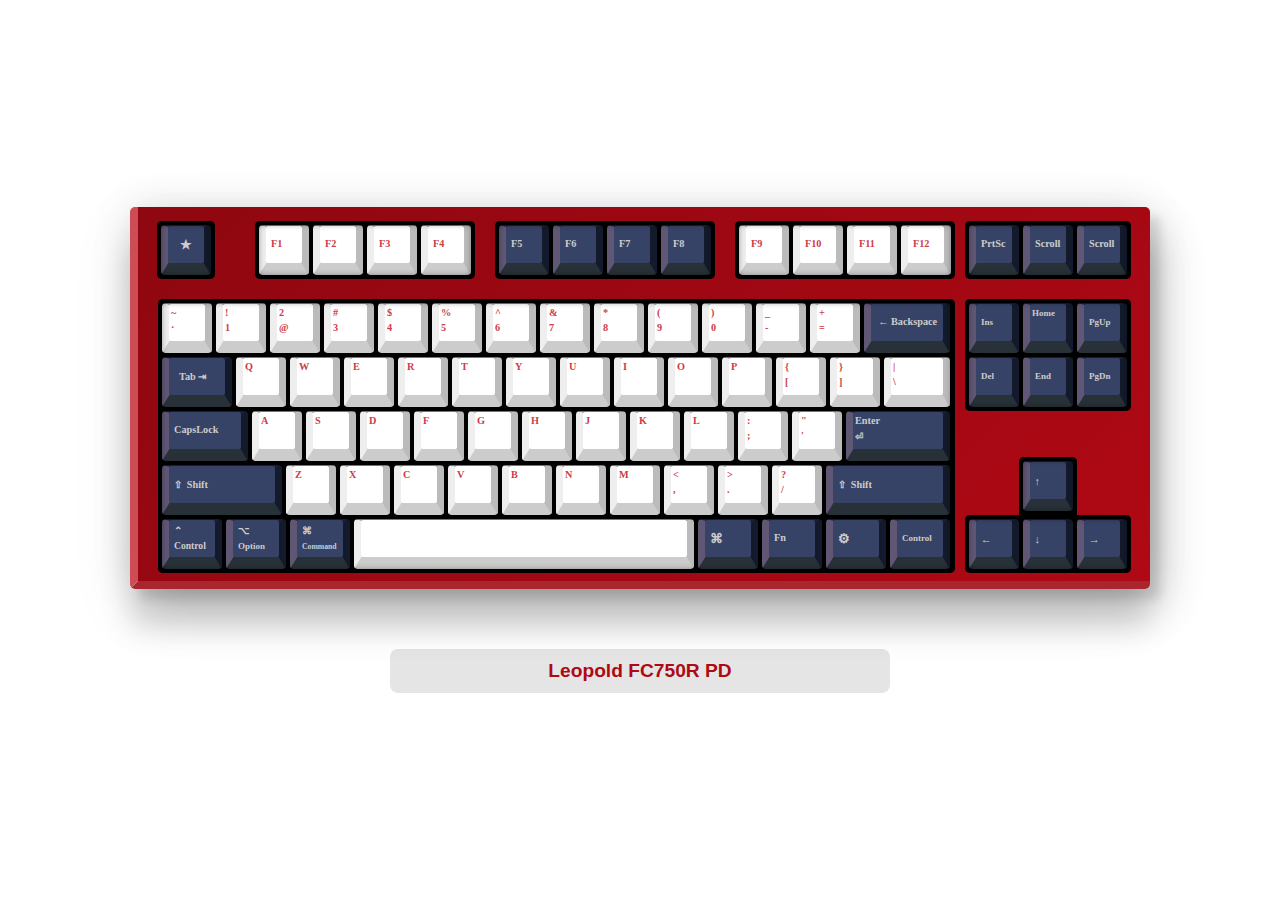
==== leopold-keyboard/index.html @ 3b812a13 "feature(leopold-keyboard): add a new page" ====
<!DOCTYPE html>
<html lang="en">
  <head>
    <meta charset="UTF-8" />
    <meta http-equiv="X-UA-Compatible" content="IE=edge" />
    <meta name="viewport" content="width=device-width, initial-scale=1.0" />
    <title>Leopold-Keyboard</title>

    <link rel="stylesheet" href="./style.css" />
  </head>
  <body>
    <div class="leopold-fc750">
      <header>
        <div class="key-wrapper esc">
          <div class="key normal dark" data-keyCode="27">
            <div class="display center">
              ★
            </div>
          </div>
        </div>
        <div class="key-wrapper f1-to-f4">
          <div class="key normal light" data-keyCode="112">
            <div class="display left-center"><span>F1</span></div>
          </div>
          <div class="key normal light" data-keyCode="113">
            <div class="display left-center"><span>F2</span></div>
          </div>
          <div class="key normal light" data-keyCode="114">
            <div class="display left-center"><span>F3</span></div>
          </div>
          <div class="key normal light" data-keyCode="115">
            <div class="display left-center"><span>F4</span></div>
          </div>
        </div>

        <div class="key-wrapper f5-to-f8">
          <div class="key normal dark" data-keyCode="116">
            <div class="display left-center"><span>F5</span></div>
          </div>
          <div class="key normal dark" data-keyCode="117">
            <div class="display left-center"><span>F6</span></div>
          </div>
          <div class="key normal dark" data-keyCode="118">
            <div class="display left-center"><span>F7</span></div>
          </div>
          <div class="key normal dark" data-keyCode="119">
            <div class="display left-center"><span>F8</span></div>
          </div>
        </div>

        <div class="key-wrapper f9-to-f12">
          <div class="key normal light" data-keyCode="120">
            <div class="display left-center"><span>F9</span></div>
          </div>
          <div class="key normal light" data-keyCode="121">
            <div class="display left-center"><span>F10</span></div>
          </div>
          <div class="key normal light" data-keyCode="122">
            <div class="display left-center"><span>F11</span></div>
          </div>
          <div class="key normal light" data-keyCode="123">
            <div class="display left-center"><span>F12</span></div>
          </div>
        </div>

        <div class="key-wrapper function-panel">
          <div class="key normal dark">
            <div class="display left-center">
              <span>PrtSc</span>
            </div>
          </div>
          <div class="key normal dark">
            <div class="display left-center">
              <span>Scroll</span>
            </div>
          </div>
          <div class="key normal dark">
            <div class="display left-center">
              <span>Scroll</span>
            </div>
          </div>
        </div>
      </header>

      <main>
        <div class="key-wrapper main">
          <!-- row-1 -->
          <div data-keyCode="192" class="key normal light"><div class="display">
            <span>~</span>
            <span>·</span>
          </div></div>
          <div data-keyCode="49" class="key normal light"><div class="display">
            <span>!</span>
            <span>1</span>
          </div></div>
          <div data-keyCode="50" class="key normal light"><div class="display">
            <span>2</span>
            <span>@</span>
          </div></div>
          <div data-keyCode="51" class="key normal light"><div class="display">
            <span>#</span>
            <span>3</span>
          </div></div>
          <div data-keyCode="52" class="key normal light"><div class="display">
            <span>$</span>
            <span>4</span>
          </div></div>
          <div data-keyCode="53" class="key normal light"><div class="display">
            <span>%</span>
            <span>5</span>
          </div></div>
          <div data-keyCode="54" class="key normal light"><div class="display">
            <span>^</span>
            <span>6</span>
          </div></div>
          <div data-keyCode="55" class="key normal light"><div class="display">
            <span>&</span>
            <span>7</span>
          </div></div>
          <div data-keyCode="56" class="key normal light"><div class="display">
            <span>*</span>
            <span>8</span>
          </div></div>
          <div data-keyCode="57" class="key normal light"><div class="display">
            <span>(</span>
            <span>9</span>
          </div></div>
          <div data-keyCode="48" class="key normal light"><div class="display">
            <span>)</span>
            <span>0</span>
          </div></div>
          <div data-keyCode="189" class="key normal light"><div class="display">
            <span>_</span>
            <span>-</span>
          </div></div>
          <div data-keyCode="187" class="key normal light"><div class="display">
            <span>+</span>
            <span>=</span>
          </div></div>
          <div data-keyCode="8" class="key dark backspace">
            <div class="display center">
              <span style="transform-origin: center;">&nbsp;←&nbsp;Backspace</span>
            </div>
          </div>

          <!-- row-2 -->
          <div data-keyCode="9" class="key dark tab">
            <div class="display center">
              <span>
                <span>Tab</span>
                <span>⇥</span>
              </span>
            </div>
          </div>
          <div data-keyCode="81" class="key normal light"><div class="display">
            <span>Q</span>
          </div></div>
          <div data-keyCode="87" class="key normal light"><div class="display">
            <span>W</span>
          </div></div>
          <div data-keyCode="69" class="key normal light"><div class="display">
            <span>E</span>
          </div></div>
          <div data-keyCode="82" class="key normal light"><div class="display">
            <span>R</span>
          </div></div>
          <div data-keyCode="84" class="key normal light"><div class="display">
            <span>T</span>
          </div></div>
          <div data-keyCode="89" class="key normal light"><div class="display">
            <span>Y</span>
          </div></div>
          <div data-keyCode="85" class="key normal light"><div class="display">
            <span>U</span>
          </div></div>
          <div data-keyCode="73" class="key normal light"><div class="display">
            <span>I</span>
          </div></div>
          <div data-keyCode="79" class="key normal light"><div class="display">
            <span>O</span>
          </div></div>
          <div data-keyCode="80" class="key normal light"><div class="display">
            <span>P</span>
          </div></div>
          <div data-keyCode="219" class="key normal light"><div class="display">
            <span>{</span>
            <span>[</span>
          </div></div>
          <div data-keyCode="221" class="key normal light"><div class="display">
            <span>}</span>
            <span>]</span>
          </div></div>
          <div data-keyCode="220" class="key light row2-end">
            <div class="display">
              <span>|</span>
              <span>\</span>
            </div>
          </div>

          <!-- row-3 -->
          <div data-keyCode="20" class="key dark caps">
            <div class="display left-center">
              <span>CapsLock</span>
            </div>
          </div>
          <div data-keyCode="65" class="key normal light"><div class="display">
            <span>A</span>
          </div></div>
          <div data-keyCode="83" class="key normal light"><div class="display">
            <span>S</span>
          </div></div>
          <div data-keyCode="68" class="key normal light"><div class="display">
            <span>D</span>
          </div></div>
          <div data-keyCode="70" class="key normal light"><div class="display">
            <span>F</span>
          </div></div>
          <div data-keyCode="71" class="key normal light"><div class="display">
            <span>G</span>
          </div></div>
          <div data-keyCode="72" class="key normal light"><div class="display">
            <span>H</span>
          </div></div>
          <div data-keyCode="74" class="key normal light"><div class="display">
            <span>J</span>
          </div></div>
          <div data-keyCode="75" class="key normal light"><div class="display">
            <span>K</span>
          </div></div>
          <div data-keyCode="76" class="key normal light"><div class="display">
            <span>L</span>
          </div></div>
          <div data-keyCode="186" class="key normal light"><div class="display">
            <span>:</span>
            <span>;</span>
          </div></div>
          <div data-keyCode="222" class="key normal light"><div class="display">
            <span>"</span>
            <span>'</span>
          </div></div>
          <div data-keyCode="13" class="key dark enter">
            <div class="display">
              <span>Enter</span>
              <span>⏎</span>
            </div>
          </div>

          <!-- row-4 -->
          <div data-keyCode="16" class="key dark shift-l">
            <div class="display left-center">
              <span style="display: flex; align-items: center">
                <span style="margin-right: 5px;">⇧</span>
                <span>Shift</span>
              </span>
            </div>
          </div>
          <div data-keyCode="90" class="key normal light"><div class="display">
            <span>Z</span>
          </div></div>
          <div data-keyCode="88" class="key normal light"><div class="display">
            <span>X</span>
          </div></div>
          <div data-keyCode="67" class="key normal light"><div class="display">
            <span>C</span>
          </div></div>
          <div data-keyCode="86" class="key normal light"><div class="display">
            <span>V</span>
          </div></div>
          <div data-keyCode="66" class="key normal light"><div class="display">
            <span>B</span>
          </div></div>
          <div data-keyCode="78" class="key normal light"><div class="display">
            <span>N</span>
          </div></div>
          <div data-keyCode="77" class="key normal light"><div class="display">
            <span>M</span>
          </div></div>
          <div data-keyCode="188" class="key normal light"><div class="display">
            <span>&lt;</span>
            <span>,</span>
          </div></div>
          <div data-keyCode="190" class="key normal light"><div class="display">
            <span>&gt;</span>
            <span>.</span>
          </div></div>
          <div data-keyCode="191" class="key normal light"><div class="display">
            <span>?</span>
            <span>/</span>
          </div></div>
          <div data-keyCode="16" class="key dark shift-r">
            <div class="display left-center">
              <span style="display: flex; align-items: center">
                <span style="margin-right: 5px;">⇧</span>
                <span>Shift</span>
              </span>
            </div>
          </div>

          <!-- row-4 -->
          <div data-keyCode="17" class="key dark wide"><div class="display left-center">
            <span>⌃</span>
            <span style="transform: scale(0.75)">Control</span>
          </div></div>
          <div data-keyCode="18" class="key dark wide"><div class="display left-center">
            <span>⌥</span>
            <span style="transform: scale(0.7)">Option</span>
          </div></div>
          <div data-keyCode="91" class="key dark wide"><div class="display left-center">
            <span>⌘</span>
            <span style="transform: scale(0.6)">Command</span>
          </div></div>
          <div data-keyCode="32" class="key light whitespace"><div class="display"></div></div>
          <div data-keyCode="93" data-keyCode="91" class="key dark wide"><div class="display left-center">
            ⌘
          </div></div>
          <div class="key dark wide"><div class="display left-center">
            <span>Fn</span>
          </div></div>
          <div class="key dark wide"><div class="display left-center">
            ⚙︎
          </div></div>
          <div data-keyCode="17" class="key dark wide"><div class="display left-center">
            <span style="transform: scale(0.7);">Control</span>
          </div></div>
        </div>
        <div class="function-panel">
          <div class="key-wrapper fuc">
            <div class="key normal dark"><div class="display left-center">
              <span>Ins</span>
            </div></div>
            <div class="key normal dark"><div class="display">
              <span>Home</span>
            </div></div>
            <div class="key normal dark"><div class="display left-center">
              <span>PgUp</span>
            </div></div>
            <div class="key normal dark"><div class="display left-center">
              <span>Del</span>
            </div></div>
            <div class="key normal dark"><div class="display left-center">
              <span>End</span>
            </div></div>
            <div class="key normal dark"><div class="display left-center">
              <span>PgDn</span>
            </div></div>
          </div>

          <div class="directions">
            <div class="key-wrapper">
              <div data-keyCode="38" class="key normal dark"><div class="display left-center">
                ↑
              </div></div>
            </div>
            <div class="key-wrapper">
              <div data-keyCode="37" class="key normal dark"><div class="display left-center">
                ←
              </div></div>
              <div data-keyCode="40" class="key normal dark"><div class="display left-center">
                ↓
              </div></div>
              <div data-keyCode="39" class="key normal dark"><div class="display left-center">
                →
              </div></div>
            </div>
          </div>
        </div>
      </main>
    </div>

    <input type="text" />

    <script src="./main.js"></script>
  </body>
</html>
---- leopold-keyboard/style.css ----
html,body{width:100%;height:100%}*{margin:0;padding:0;box-sizing:border-box;-webkit-text-size-adjust:none}body{display:flex;flex-direction:column;align-items:center;justify-content:center}.leopold-fc750{width:1020px;height:382px;border-radius:5px;background:linear-gradient(135deg, #8f0710, #af0914);padding:14px;display:flex;flex-direction:column;align-items:center;border-width:0px 0px 8px 8px;border-style:solid;border-color:#4d090f #530409 #aa262e #ce4c55;box-shadow:10px 10px 10px rgba(0,0,0,0.1),20px 20px 40px rgba(0,0,0,0.1),0px 40px 30px rgba(0,0,0,0.12),0px 20px 60px rgba(0,0,0,0.1),0px 0px 40px rgba(0,0,0,0.1)}.leopold-fc750 header{display:flex}.key-wrapper{border-radius:5px;background-color:#000;width:auto;padding:2px;display:flex;flex-wrap:wrap;position:relative;align-items:flex-start;align-content:flex-start}.key-wrapper::after{border-radius:inherit;content:"";position:absolute;box-shadow:inset 0 0 8px #000;width:100%;height:100%;left:0;top:0}.key{margin:2px;border-width:2px 8px 13px;border-style:solid;border-radius:4px;padding:2px;background-color:#000;flex-shrink:0;position:relative;flex-grow:0}.key>.display{width:calc(100% + 2px);height:calc(100% + 2px);position:absolute;left:-1px;top:-1px;border-radius:2px}.key{width:50px;height:50px;transition:all 0.12s ease}.key .display{transition:all 0.12s ease}.key.normal{width:50px;height:50px}.key.backspace{width:86px}.key.tab{width:70px}.key.row2-end{width:66px}.key.caps{width:86px}.key.enter{width:104px}.key.shift-l{width:120px}.key.shift-r{width:124px}.key.wide{width:60px}.key.whitespace{width:340px}.key.dark{background-color:#374366;border-color:#15183f #121a2b #283137 #605775}.key.dark .display{background-color:#374366;color:#ccc}.key.light{background-color:#fff;border-color:#777 #bbb #ccc #eee}.key.light .display{background-color:#fff;color:#ce3c46}.key.pressed{-webkit-transform:scale(0.92);transform:scale(0.92)}.key.pressed.whitespace{-webkit-transform:scale(0.98);transform:scale(0.98)}.key.pressed.dark{border-color:#111331 #0d121d #232b30 #453e55}.key.pressed.light{border-color:#666 #aaa #bbb #ccc;background-color:#eee}.key.pressed.light .display{background-color:#eee}header .key-wrapper.f1-to-f4{margin-left:40px}header .key-wrapper.f5-to-f8,header .key-wrapper.f9-to-f12{margin-left:20px}header .function-panel{margin-left:10px}main{margin-top:20px;display:flex;flex-direction:row}main .key-wrapper.main{width:797px;height:calc(5 * (50px + 4px) + 4px);flex-shrink:0}main .function-panel{margin-left:10px;height:calc(5 * (50px + 4px) + 4px);display:flex;width:calc(3 * (50px + 4px) + 4px);flex-wrap:wrap;flex-direction:column;justify-content:space-between;flex-shrink:0}main .function-panel .directions{display:flex;flex-direction:column;align-items:center;justify-content:center}main .function-panel .directions>.key-wrapper:nth-child(1){width:auto;border-bottom-left-radius:0;border-bottom-right-radius:0}.key .display{display:flex;flex-direction:column;padding:2px;font-size:0.8rem;font-weight:bold}.key .display>span{-webkit-transform:scale(0.8);transform:scale(0.8);-webkit-transform-origin:0% 50%;transform-origin:0% 50%}.key .display.center{align-items:center;justify-content:center}.key .display.left-center{align-items:flex-start;justify-content:center;padding-left:5px}.key .display.left-end{align-items:flex-start;justify-content:flex-end}main .function-panel .key .display>span{-webkit-transform:scale(0.7);transform:scale(0.7)}main .function-panel .directions .key .display{font-weight:bold;font-size:0.7rem}input{width:500px;height:44px;border-radius:8px;background-color:rgba(0,0,0,0.1);border:none;outline:none;padding:5px 10px;margin-top:60px;font-weight:bold;text-align:center;color:#af0914;font-size:1.2rem}input:active{outline:none}
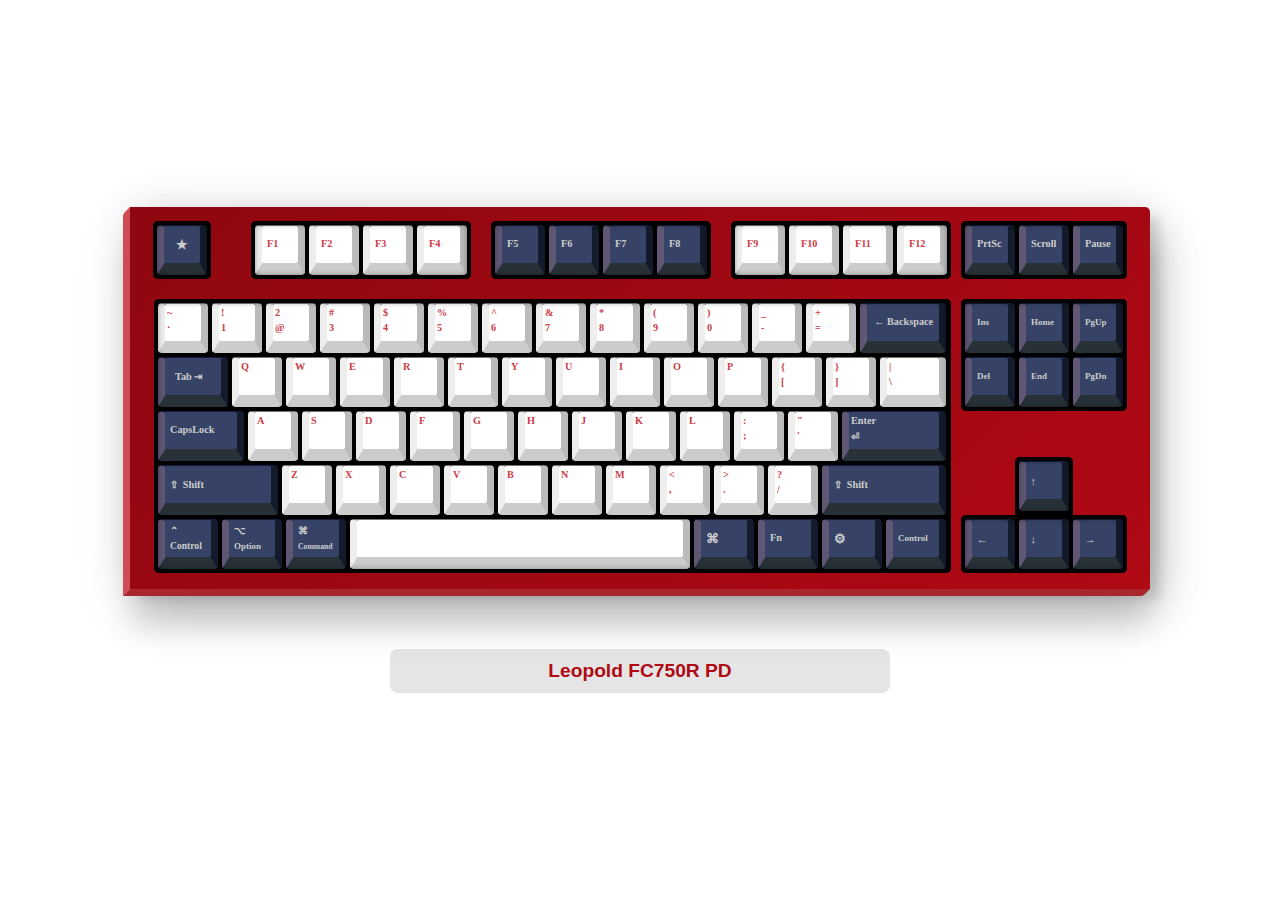
==== commit 3440c998: "fix(Leopold-keyboard): fixed the incorrect location of the home Key." ====
--- a/leopold-keyboard/index.html
+++ b/leopold-keyboard/index.html
@@ -76,7 +76,7 @@
           </div>
           <div class="key normal dark">
             <div class="display left-center">
-              <span>Scroll</span>
+              <span>Pause</span>
             </div>
           </div>
         </div>
@@ -328,7 +328,7 @@
             <div class="key normal dark"><div class="display left-center">
               <span>Ins</span>
             </div></div>
-            <div class="key normal dark"><div class="display">
+            <div class="key normal dark"><div class="display left-center">
               <span>Home</span>
             </div></div>
             <div class="key normal dark"><div class="display left-center">
--- a/leopold-keyboard/style.css
+++ b/leopold-keyboard/style.css
@@ -1 +1 @@
-html,body{width:100%;height:100%}*{margin:0;padding:0;box-sizing:border-box;-webkit-text-size-adjust:none}body{display:flex;flex-direction:column;align-items:center;justify-content:center}.leopold-fc750{width:1020px;height:382px;border-radius:5px;background:linear-gradient(135deg, #8f0710, #af0914);padding:14px;display:flex;flex-direction:column;align-items:center;border-width:0px 0px 8px 8px;border-style:solid;border-color:#4d090f #530409 #aa262e #ce4c55;box-shadow:10px 10px 10px rgba(0,0,0,0.1),20px 20px 40px rgba(0,0,0,0.1),0px 40px 30px rgba(0,0,0,0.12),0px 20px 60px rgba(0,0,0,0.1),0px 0px 40px rgba(0,0,0,0.1)}.leopold-fc750 header{display:flex}.key-wrapper{border-radius:5px;background-color:#000;width:auto;padding:2px;display:flex;flex-wrap:wrap;position:relative;align-items:flex-start;align-content:flex-start}.key-wrapper::after{border-radius:inherit;content:"";position:absolute;box-shadow:inset 0 0 8px #000;width:100%;height:100%;left:0;top:0}.key{margin:2px;border-width:2px 8px 13px;border-style:solid;border-radius:4px;padding:2px;background-color:#000;flex-shrink:0;position:relative;flex-grow:0}.key>.display{width:calc(100% + 2px);height:calc(100% + 2px);position:absolute;left:-1px;top:-1px;border-radius:2px}.key{width:50px;height:50px;transition:all 0.12s ease}.key .display{transition:all 0.12s ease}.key.normal{width:50px;height:50px}.key.backspace{width:86px}.key.tab{width:70px}.key.row2-end{width:66px}.key.caps{width:86px}.key.enter{width:104px}.key.shift-l{width:120px}.key.shift-r{width:124px}.key.wide{width:60px}.key.whitespace{width:340px}.key.dark{background-color:#374366;border-color:#15183f #121a2b #283137 #605775}.key.dark .display{background-color:#374366;color:#ccc}.key.light{background-color:#fff;border-color:#777 #bbb #ccc #eee}.key.light .display{background-color:#fff;color:#ce3c46}.key.pressed{-webkit-transform:scale(0.92);transform:scale(0.92)}.key.pressed.whitespace{-webkit-transform:scale(0.98);transform:scale(0.98)}.key.pressed.dark{border-color:#111331 #0d121d #232b30 #453e55}.key.pressed.light{border-color:#666 #aaa #bbb #ccc;background-color:#eee}.key.pressed.light .display{background-color:#eee}header .key-wrapper.f1-to-f4{margin-left:40px}header .key-wrapper.f5-to-f8,header .key-wrapper.f9-to-f12{margin-left:20px}header .function-panel{margin-left:10px}main{margin-top:20px;display:flex;flex-direction:row}main .key-wrapper.main{width:797px;height:calc(5 * (50px + 4px) + 4px);flex-shrink:0}main .function-panel{margin-left:10px;height:calc(5 * (50px + 4px) + 4px);display:flex;width:calc(3 * (50px + 4px) + 4px);flex-wrap:wrap;flex-direction:column;justify-content:space-between;flex-shrink:0}main .function-panel .directions{display:flex;flex-direction:column;align-items:center;justify-content:center}main .function-panel .directions>.key-wrapper:nth-child(1){width:auto;border-bottom-left-radius:0;border-bottom-right-radius:0}.key .display{display:flex;flex-direction:column;padding:2px;font-size:0.8rem;font-weight:bold}.key .display>span{-webkit-transform:scale(0.8);transform:scale(0.8);-webkit-transform-origin:0% 50%;transform-origin:0% 50%}.key .display.center{align-items:center;justify-content:center}.key .display.left-center{align-items:flex-start;justify-content:center;padding-left:5px}.key .display.left-end{align-items:flex-start;justify-content:flex-end}main .function-panel .key .display>span{-webkit-transform:scale(0.7);transform:scale(0.7)}main .function-panel .directions .key .display{font-weight:bold;font-size:0.7rem}input{width:500px;height:44px;border-radius:8px;background-color:rgba(0,0,0,0.1);border:none;outline:none;padding:5px 10px;margin-top:60px;font-weight:bold;text-align:center;color:#af0914;font-size:1.2rem}input:active{outline:none}
+html,body{width:100%;height:100%}*{margin:0;padding:0;box-sizing:border-box;-webkit-text-size-adjust:none}body{display:flex;flex-direction:column;align-items:center;justify-content:center}.leopold-fc750{width:1020px;height:382px;background:linear-gradient(135deg, #8f0710, #af0914);padding:14px;display:flex;flex-direction:column;align-items:center;box-shadow:10px 10px 10px rgba(0,0,0,0.1),20px 20px 40px rgba(0,0,0,0.1),0px 40px 30px rgba(0,0,0,0.12),0px 20px 60px rgba(0,0,0,0.1),0px 0px 40px rgba(0,0,0,0.1);position:relative;border-top-right-radius:5px}.leopold-fc750 header{display:flex}.leopold-fc750::before,.leopold-fc750::after{content:"";position:absolute}.leopold-fc750::before{width:7px;height:100%;background-color:#ce4c55;right:100%;top:0;-webkit-transform-origin:right bottom;transform-origin:right bottom;-webkit-transform:skewY(-45deg);transform:skewY(-45deg);border-top-left-radius:2px}.leopold-fc750::after{width:100%;height:7px;background-color:#aa262e;top:100%;-webkit-transform-origin:left top;transform-origin:left top;-webkit-transform:skewX(-45deg);transform:skewX(-45deg);border-bottom-right-radius:2px}.key-wrapper{border-radius:5px;background-color:#000;width:auto;padding:2px;display:flex;flex-wrap:wrap;position:relative;align-items:flex-start;align-content:flex-start}.key-wrapper::after{border-radius:inherit;content:"";position:absolute;box-shadow:inset 0 0 8px #000;width:100%;height:100%;left:0;top:0}.key{margin:2px;border-width:2px 8px 13px;border-style:solid;border-radius:4px;padding:2px;background-color:#000;flex-shrink:0;position:relative;flex-grow:0}.key>.display{width:calc(100% + 2px);height:calc(100% + 2px);position:absolute;left:-1px;top:-1px;border-radius:2px}.key{width:50px;height:50px;transition:all 0.12s ease}.key .display{transition:all 0.12s ease}.key.normal{width:50px;height:50px}.key.backspace{width:86px}.key.tab{width:70px}.key.row2-end{width:66px}.key.caps{width:86px}.key.enter{width:104px}.key.shift-l{width:120px}.key.shift-r{width:124px}.key.wide{width:60px}.key.whitespace{width:340px}.key.dark{background-color:#374366;border-color:#15183f #121a2b #283137 #605775}.key.dark .display{background-color:#374366;color:#ccc}.key.light{background-color:#fff;border-color:#777 #bbb #ccc #eee}.key.light .display{background-color:#fff;color:#ce3c46}.key.pressed{-webkit-transform:scale(0.92);transform:scale(0.92)}.key.pressed.whitespace{-webkit-transform:scale(0.98);transform:scale(0.98)}.key.pressed.dark{border-color:#111331 #0d121d #232b30 #453e55}.key.pressed.light{border-color:#666 #aaa #bbb #ccc;background-color:#eee}.key.pressed.light .display{background-color:#eee}header .key-wrapper.f1-to-f4{margin-left:40px}header .key-wrapper.f5-to-f8,header .key-wrapper.f9-to-f12{margin-left:20px}header .function-panel{margin-left:10px}main{margin-top:20px;display:flex;flex-direction:row}main .key-wrapper.main{width:797px;height:calc(5 * (50px + 4px) + 4px);flex-shrink:0}main .function-panel{margin-left:10px;height:calc(5 * (50px + 4px) + 4px);display:flex;width:calc(3 * (50px + 4px) + 4px);flex-wrap:wrap;flex-direction:column;justify-content:space-between;flex-shrink:0}main .function-panel .directions{display:flex;flex-direction:column;align-items:center;justify-content:center}main .function-panel .directions>.key-wrapper:nth-child(1){width:auto;border-bottom-left-radius:0;border-bottom-right-radius:0}.key .display{display:flex;flex-direction:column;padding:2px;font-size:0.8rem;font-weight:bold}.key .display>span{-webkit-transform:scale(0.8);transform:scale(0.8);-webkit-transform-origin:0% 50%;transform-origin:0% 50%}.key .display.center{align-items:center;justify-content:center}.key .display.left-center{align-items:flex-start;justify-content:center;padding-left:5px}.key .display.left-end{align-items:flex-start;justify-content:flex-end}main .function-panel .key .display>span{-webkit-transform:scale(0.7);transform:scale(0.7)}main .function-panel .directions .key .display{font-weight:bold;font-size:0.7rem}input{width:500px;height:44px;border-radius:8px;background-color:rgba(0,0,0,0.1);border:none;outline:none;padding:5px 10px;margin-top:60px;font-weight:bold;text-align:center;color:#af0914;font-size:1.2rem}input:active{outline:none}@media (prefers-color-scheme: dark){body{background-color:#272e46}}
